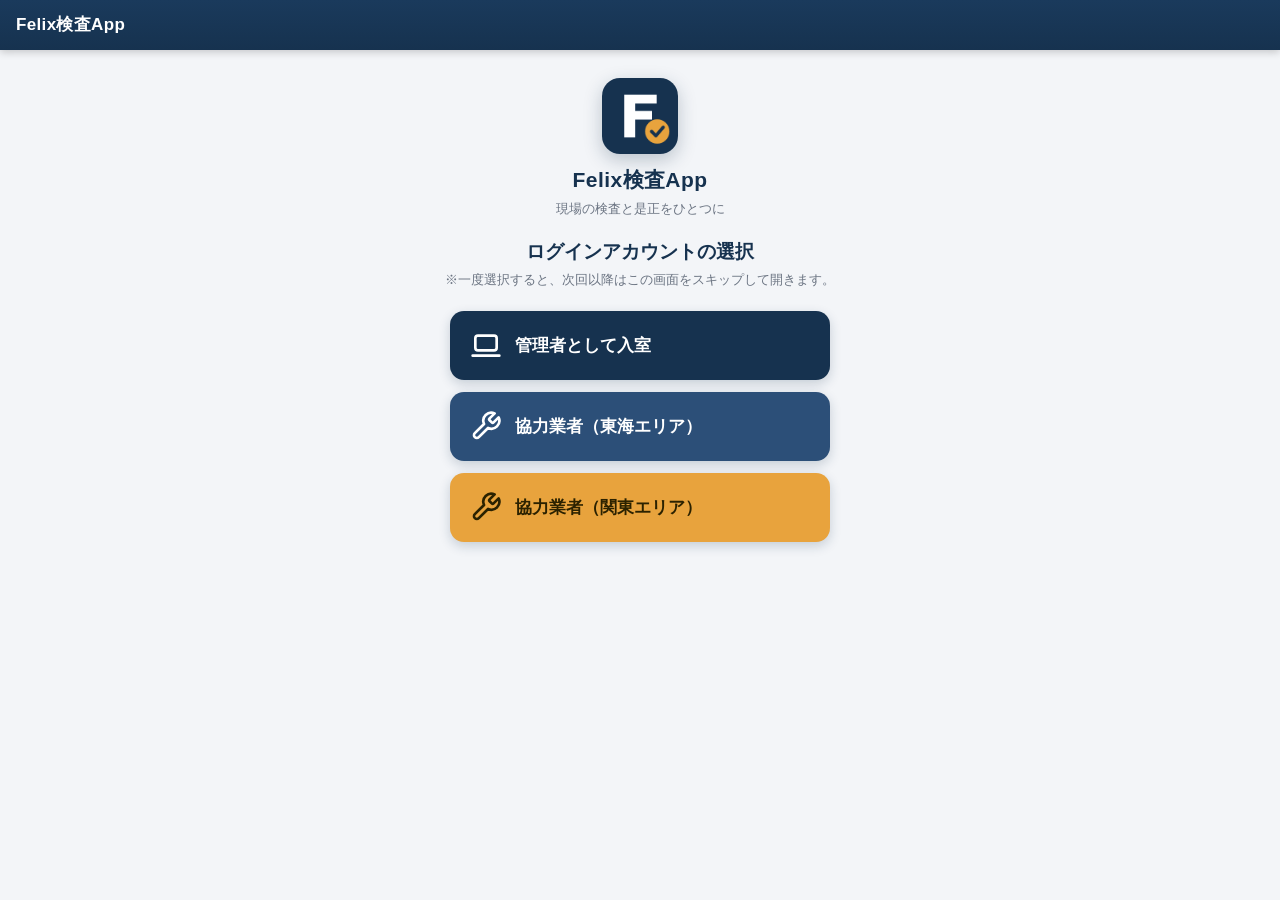
==== admin.html @ 02bab3bb "Add files via upload" ====
<!DOCTYPE html>
<html lang="ja">
<head>
<meta charset="UTF-8">
<meta name="viewport" content="width=device-width, initial-scale=1, viewport-fit=cover">
<title>是正ダッシュボード（管理者）</title>
<link rel="icon" href="icon.svg" type="image/svg+xml">
<link rel="apple-touch-icon" href="icon-180.png">
<link rel="manifest" href="manifest.webmanifest">
<meta name="theme-color" content="#16324F">
<meta name="apple-mobile-web-app-capable" content="yes">
<meta name="mobile-web-app-capable" content="yes">
<meta name="apple-mobile-web-app-title" content="Felix検査">
<meta name="apple-mobile-web-app-status-bar-style" content="black-translucent">
<style>
  :root{--navy:#16324F;--blue:#2C4F78;--amber:#E8A33D;--bg:#F3F5F8;--line:#D9DEE6;--red:#C0392B;--green:#2E9E64;--gray:#6B7482}
  *{box-sizing:border-box}
  body{margin:0;font-family:'Noto Sans JP','Hiragino Sans',Meiryo,sans-serif;background:var(--bg);color:#1d2733;-webkit-text-size-adjust:100%}
  header{background:var(--navy);color:#fff;padding:12px 16px;position:sticky;top:0;z-index:10}
  header h1{font-size:17px;margin:0}
  main{padding:14px 14px 80px;max-width:820px;margin:0 auto}
  .banner{background:#fff3cd;border:1px solid #ecd58a;color:#6b5400;padding:8px 12px;border-radius:8px;font-size:12px;margin-bottom:12px}
  .card{background:#fff;border:1px solid var(--line);border-radius:12px;margin-bottom:12px;overflow:hidden}
  .card>summary{padding:14px;font-weight:700;cursor:pointer;list-style:none;display:flex;gap:8px;align-items:center}
  .card>summary::-webkit-details-marker{display:none}
  .card>summary .nm{flex:1}
  .copy{border:1px solid var(--line);background:#fff;border-radius:8px;padding:6px 10px;font-size:13px}
  .type-btn{display:block;width:100%;text-align:left;background:#fff;border:1px solid var(--line);border-radius:10px;padding:12px;margin:0 0 4px;font-size:15px;font-weight:700;color:var(--navy)}
  .badge{font-size:13px;color:var(--red);margin:0 2px 6px}
  .inner{padding:0 14px 8px}
  .btn{border:none;border-radius:10px;padding:13px;font-size:15px;font-weight:700;width:100%}
  .btn-primary{background:var(--navy);color:#fff}
  .btn-amber{background:var(--amber);color:#2B2200}
  .btn-danger{background:#fff;border:1px solid var(--red);color:var(--red)}
  .btn-sub{background:#fff;border:1px solid var(--line);color:var(--navy)}
  .btn:disabled{opacity:.5}
  .info{background:#e8f1fb;border-radius:8px;padding:10px 12px;margin:10px 0;font-size:14px}
  .ok{background:#e6f6ec;color:#1c6b40}
  .warn{background:#fff3cd;color:#6b5400}
  .err{background:#fdecea;color:var(--red);border-radius:8px;padding:10px 12px;margin:8px 0;font-size:14px}
  .over{color:var(--red);font-weight:700}
  .rec{background:#fff;border:1px solid var(--line);border-radius:12px;padding:12px;margin-bottom:14px}
  .rec h3{font-size:15px;margin:0 0 8px;line-height:1.5}
  .st{font-size:11px;font-weight:700;padding:3px 10px;border-radius:12px;margin-left:6px;white-space:nowrap}
  .st.wait{background:#FDECEC;color:#D64545}.st.conf{background:#E9F0FB;color:#2E5FA3}
  .cols{display:grid;grid-template-columns:1fr 1fr;gap:10px}
  .cols h4{font-size:12px;margin:0 0 6px;color:var(--gray)}
  .cols img{width:100%;border-radius:8px;border:1px solid var(--line);display:block}
  .nophoto{height:90px;display:flex;align-items:center;justify-content:center;background:#eef0f4;border-radius:8px;color:var(--gray);font-size:13px}
  .reject{background:#fdecea;color:var(--red);padding:8px 10px;border-radius:8px;font-size:13px;margin-bottom:8px}
  .btns{display:flex;gap:10px}.btns label{flex:1}
  label.cam{display:flex;align-items:center;justify-content:center;gap:6px;border-radius:10px;padding:12px;font-weight:700;font-size:14px;cursor:pointer;color:#fff}
  label.cam input{display:none}
  label.cam.lib{background:#27AE60}label.cam.shot{background:#2980B9}
  .row{margin-top:10px}
  select,input[type=text],textarea{width:100%;padding:11px;border-radius:8px;border:1px solid var(--line);font-size:15px;margin:4px 0 10px;background:#fff;font-family:inherit}
  .area-h{margin:20px 0 10px;border-bottom:1px solid #000;font-weight:700;font-size:16px;padding-bottom:4px}
  .seg{display:flex;gap:6px;margin-bottom:10px;flex-wrap:wrap}
  .seg button{flex:1;padding:10px;border:1px solid var(--line);background:#fff;border-radius:8px;font-size:14px}
  .seg button.on{background:var(--navy);color:#fff;border-color:var(--navy)}
  details.sub{border:1px solid var(--line);border-radius:10px;padding:10px 12px;margin:10px 0;background:#fff}
  details.sub summary{cursor:pointer;font-weight:700;font-size:14px}
  #lb{display:none;position:fixed;inset:0;background:#0a0f19ee;z-index:100;align-items:center;justify-content:center;padding:16px}
  #lb img{max-width:96vw;max-height:94vh;border-radius:8px}
  #toast{position:fixed;left:50%;top:70px;transform:translateX(-50%);color:#fff;padding:14px 22px;border-radius:12px;font-size:17px;font-weight:700;display:none;z-index:200;box-shadow:0 6px 18px #0004;max-width:92vw;text-align:center}
  #toast.ok{background:#1f8a57}#toast.ng{background:#c0392b}
  .sp{display:inline-block;width:14px;height:14px;border:2px solid #fff7;border-top-color:#fff;border-radius:50%;animation:s .8s linear infinite;vertical-align:-2px;margin-right:6px}
  @keyframes s{to{transform:rotate(360deg)}}
</style>
<meta name="color-scheme" content="light dark">
<link rel="stylesheet" href="theme.css">
</head>
<body>
<header><h1 id="ttl">是正ダッシュボード（確認・実施）</h1></header>
<style>#nav{display:flex;gap:6px;overflow-x:auto;background:#0E2338;padding:8px 10px;position:sticky;top:46px;z-index:9}#nav a{flex:none;color:#cfd8e3;text-decoration:none;font-size:13px;padding:7px 12px;border-radius:16px;white-space:nowrap}#nav a.on{background:#E8A33D;color:#2B2200;font-weight:700}</style>
<nav id="nav"><a href="index.html?m=1"><i class="i i-home"></i><span class="lb" data-s="ホーム">ホーム</span></a><a href="properties.html"><i class="i i-building"></i><span class="lb" data-s="物件">物件登録</span></a><a href="inspect.html"><i class="i i-camera"></i><span class="lb" data-s="検査">検査実施</span></a><a href="verify.html"><i class="i i-check-square"></i><span class="lb" data-s="確認">検査内容確認</span></a><a href="admin.html" class="on"><i class="i i-wrench"></i><span class="lb" data-s="是正">是正ダッシュボード</span></a><a href="done.html"><i class="i i-file"></i><span class="lb" data-s="完了">完了分一覧</span></a><a href="safety.html"><i class="i i-shield"></i><span class="lb" data-s="安全">安全検証ツール</span></a></nav>
<main>
  <div id="view"></div>
</main>
<div id="lb"><img alt=""></div>
<div id="toast"></div>

<script>
try{ const _r=JSON.parse(localStorage.getItem("felix_role")||"null"); if(!_r||_r.role!=="admin"||!_r.ts||Date.now()-_r.ts>12*3600*1000) location.replace("index.html"); }catch(e){ location.replace("index.html"); }
const SB_URL = "https://vzuzeymvyftmfuaxrvtb.supabase.co";
const SB_KEY = "sb_publishable_2y-rvfayu8BYs0oo-UOzGA_EQTBYLxm";
const H = {apikey: SB_KEY, Authorization: "Bearer " + SB_KEY};
const SHANAI = ["社内検査(設計)", "社内検査(建設)", "社内検査(マーケ)", "社内検査(不動産)"];
const AREA_ORDER = ["玄関","トイレ","キッチン","バルコニー","LDK","洋室","洗面室","UB","廊下・階段・ENT","外部","フリー項目"];
const WORK_ORDER = ["A.リペア","B.清掃","C.クロス","D.造作","E.水道","F.電気","G.キッチン","H.サッシ","I.外壁","J.外構","K.コーキング","L.ガス","板金","Z.その他"];
const WORK_SHANAI = ["A.リペア","B.清掃","C.クロス","D.造作","E.水道","F.電気","G.キッチン","H.サッシ","I.外壁","J.外構","K.コーキング","L.ガス","板金","Z.その他"];
const WORK_STANDARD = ["基礎工事(鉄筋)","基礎工事(型枠)","フレーミング","FM","造作","内装","電気","設備","ガス","清掃","サッシ","外壁","外構","コーキング","リペア","その他"];
const WORK_MAP = {
  "配筋検査":["基礎工事(鉄筋)","水道","ガス","その他"],
  "躯体検査":["フレーミング","電気","水道","防水","その他"],
  "断熱検査":["断熱","造作","電気","設備","その他"],
  "中間検査":["造作","電気","水道","外壁","ガス","足場","その他"]
};
const WORK_KIKAN = ["基礎工事","フレーミング","防水","造作","内装","電気","設備","ガス","サッシ","外壁","足場","外構","その他"];
function workOpts(tn){
  if(tn.startsWith("【検査機関】")) return WORK_KIKAN;
  if(SHANAI.includes(tn)) return WORK_SHANAI;
  return WORK_MAP[tn] || WORK_STANDARD;
}

const $ = s => document.querySelector(s);
const view = $("#view");
const esc = s => String(s ?? "").replace(/[&<>"']/g, c => ({"&":"&amp;","<":"&lt;",">":"&gt;",'"':"&quot;","'":"&#39;"}[c]));
function lsGet(k){ try{ return localStorage.getItem(k); }catch(e){ return null; } }
function lsSet(k,v){ try{ localStorage.setItem(k,v); }catch(e){} }
function toast(m, ok=true){ const t=$("#toast"); t.textContent=""; t.insertAdjacentHTML("afterbegin",`<i class="i i-${ok?"check":"alert"}"></i> `); t.append(m); t.className=ok?"ok":"ng"; t.style.display="block"; clearTimeout(toast.h); toast.h=setTimeout(()=>t.style.display="none",ok?3000:5000); }
function todayISO(){ const d=new Date(); return d.getFullYear()+"-"+String(d.getMonth()+1).padStart(2,"0")+"-"+String(d.getDate()).padStart(2,"0"); }

// ==== 通信 ====
async function sget(table, params){
  const r = await fetch(`${SB_URL}/rest/v1/${table}?${params}`, {headers: H});
  if(!r.ok) throw new Error(`${table} 取得失敗 (${r.status})`);
  return r.json();
}
async function spatch(table, col, val, body){
  const r = await fetch(`${SB_URL}/rest/v1/${table}?${col}=eq.${encodeURIComponent(val)}`, {
    method:"PATCH", headers:{...H,"Content-Type":"application/json","Prefer":"return=minimal"}, body: JSON.stringify(body)});
  if(!r.ok) throw new Error(`更新失敗 (${r.status})`);
}
async function upload(blob, name){
  const r = await fetch(`${SB_URL}/storage/v1/object/photos/${name}`, {
    method:"POST", headers:{...H,"Content-Type":"image/jpeg","Cache-Control":"public, max-age=31536000, immutable"}, body: blob});
  if(!r.ok) throw new Error(`写真アップロード失敗 (${r.status})`);
  return `${SB_URL}/storage/v1/object/public/photos/${name}`;
}

// ==== 画像リサイズ（長辺800px・画質0.6／サムネは長辺400px・画質0.5） ====
async function toBitmap(file){
  if(window.createImageBitmap){
    try{ return await createImageBitmap(file, {imageOrientation:"from-image"}); }catch(e){}
  }
  return new Promise((res,rej)=>{ const i=new Image(); i.onload=()=>res(i); i.onerror=rej; i.src=URL.createObjectURL(file); });
}
function drawJpeg(bmp, maxSide, q){
  const w = bmp.width, h = bmp.height, k = Math.min(1, maxSide / Math.max(w,h));
  const c = document.createElement("canvas"); c.width = Math.round(w*k); c.height = Math.round(h*k);
  c.getContext("2d").drawImage(bmp, 0, 0, c.width, c.height);
  return new Promise(res => c.toBlob(res, "image/jpeg", q));
}
// 電子黒板の文字を折り返して描く（現行カメラと同じ：1文字ずつ幅を測って折り返し）
function wrapText(ctx, text, x, y, maxW, lh, maxLines){
  if(!text) return y;
  let line = "", n = 0; const chars = text.split("");
  for(let i = 0; i < chars.length; i++){
    const t = line + chars[i];
    if(ctx.measureText(t).width > maxW && i > 0){
      ctx.fillText(line, x, y); line = chars[i]; y += lh; n++;
      if(n >= maxLines) return y;
    } else line = t;
  }
  ctx.fillText(line, x, y); return y + lh;
}
// 写真を長辺800pxに縮小→右下に黒板を合成→JPEG化。サムネイルは合成後の写真から作る（現行と同じ）
async function makePhotoSet(file, board, mode){
  const bmp = await toBitmap(file);
  const MAX = 800, k = Math.min(1, MAX / Math.max(bmp.width, bmp.height));
  const w = Math.round(bmp.width * k), h = Math.round(bmp.height * k);
  const c = document.createElement("canvas"); c.width = w; c.height = h;
  const ctx = c.getContext("2d");
  ctx.drawImage(bmp, 0, 0, w, h);
  const bw = w * 0.40, bh = h * 0.32, sx = w - bw - 10, sy = h - bh - 10;
  ctx.fillStyle = (mode === "insp") ? "rgba(0, 50, 0, 0.85)" : "rgba(0, 40, 80, 0.9)"; ctx.fillRect(sx, sy, bw, bh);
  ctx.strokeStyle = "white"; ctx.lineWidth = 2; ctx.strokeRect(sx + 5, sy + 5, bw - 10, bh - 10);
  ctx.fillStyle = "white";
  const fs = Math.floor(w * 0.022);
  ctx.font = fs + "px 'Yu Gothic Medium','Hiragino Kaku Gothic ProN',sans-serif";
  const ls = fs * 1.4, tx = sx + 10, dw = bw - 20;
  let ty = sy + fs + 12;
  ty = wrapText(ctx, board.propName, tx, ty, dw, ls, 2);
  ty = wrapText(ctx, board.inspType + "  " + board.inspDate, tx, ty, dw, ls, 2);
  ty = wrapText(ctx, board.locationText, tx, ty, dw, ls, 2);
  ctx.fillStyle = "#ffdddd";
  wrapText(ctx, board.issueDetail, tx, ty, dw, ls, 3);
  const full = await new Promise(res => c.toBlob(res, "image/jpeg", 0.6));
  const thumb = await drawJpeg(c, 400, 0.5);
  return {full, thumb};
}
const IS_MOBILE = /Android|webOS|iPhone|iPad|iPod|BlackBerry|IEMobile|Opera Mini/i.test(navigator.userAgent) ||
                  (navigator.platform === "MacIntel" && navigator.maxTouchPoints > 1);
function todayStr(){ const d = new Date(); return d.getFullYear() + "/" + String(d.getMonth()+1).padStart(2,"0") + "/" + String(d.getDate()).padStart(2,"0"); }



// ==== 画面の位置をURLに保持 ====
function route(){ const q=new URLSearchParams(location.hash.replace(/^#/,"")); return {p:q.get("p"), t:q.get("t")}; }
function go(p,t){ const q=new URLSearchParams(); if(p&&t){q.set("p",p);q.set("t",t);} location.hash=q.toString(); }
window.addEventListener("hashchange", render);
$("#lb").onclick=()=>{$("#lb").style.display="none";};
document.addEventListener("click", e=>{ const im=e.target.closest&&e.target.closest("[data-full]"); if(im){ $("#lb img").src=im.dataset.full; $("#lb").style.display="flex"; }});

let pending = {};      // record_id -> 撮影済み写真
let areaSel = lsGet("felix_admin_area") || "すべて表示";
let q_search = "";

function showError(msg, retry){
  view.innerHTML=`<div class="err">${esc(msg)}</div><button class="btn btn-primary" id="retry">もう一度読み込む</button>`;
  $("#retry").onclick=retry;
}
async function render(){
  const {p,t}=route();
  view.innerHTML=`<div class="info">読み込み中…</div>`;
  try{ if(p&&t) await renderDetail(p,t); else await renderList(); }
  catch(e){ showError("通信に失敗しました。もう一度お試しください。（"+e.message+"）", render); }
}

async function loadAll(){
  const [recs, ins, props] = await Promise.all([
    sget("inspection_records","select=inspection_id,progress_status,area,floor_level,work_type,issue_detail&progress_status=in.(是正待ち,是正確認中)"),
    sget("inspections","select=*&is_deleted=eq.false"),
    sget("properties","select=*&is_deleted=eq.false")
  ]);
  props.sort((a,b)=>{
    const ka=(a.handover_date||"").trim()?[0,a.handover_date]:[1,"9999-12-31"];
    const kb=(b.handover_date||"").trim()?[0,b.handover_date]:[1,"9999-12-31"];
    return ka[0]-kb[0]||(ka[1]<kb[1]?-1:ka[1]>kb[1]?1:0);
  });
  return {recs, ins, props};
}

// ===== 一覧 =====
let LC=null;
async function renderList(fromCache){
  $("#ttl").textContent="是正ダッシュボード（確認・実施）";
  const data=(fromCache&&LC)?LC:await loadAll(); LC=data;
  const {recs, ins, props}=data;
  const areaOf={},hdate={}; props.forEach(x=>{areaOf[x.property_id]=x.area;hdate[x.property_id]=x.handover_date;});
  const insMap={}; ins.forEach(i=>insMap[i.inspection_id]=i);
  const tree={};
  recs.forEach(r=>{
    const i=insMap[r.inspection_id]; if(!i) return;
    if(areaSel!=="すべて表示" && areaOf[i.property_id]!==areaSel) return;
    const pn=i.property_name||"不明", tn=i.inspection_type||"不明";
    tree[pn] ??= {prop_id:i.property_id, types:{}, recs:[]};
    const c=tree[pn].types[tn] ??= {wait_fix:0, wait_conf:0};
    if(r.progress_status==="是正待ち") c.wait_fix++; else c.wait_conf++;
    tree[pn].recs.push({...r, _t:tn});
  });
  const order=props.map(x=>x.property_name).filter(n=>tree[n]);
  Object.keys(tree).forEach(n=>{ if(!order.includes(n)) order.push(n); });

  let html=`<div class="seg">${["すべて表示","東海エリア","関東エリア"].map(a=>`<button data-area="${a}" class="${a===areaSel?"on":""}">${a}</button>`).join("")}</div>
    <input type="text" id="q" name="felix-search" autocomplete="off" data-lpignore="true" data-1p-ignore placeholder="物件名で検索（一部入力でも可）" value="${esc(q_search)}">`;
  let any=false;
  order.forEach(pn=>{
    if(q_search && !pn.includes(q_search)) return;
    const node=tree[pn]; any=true;
    let hd=" (引渡し未設定)", over=false;
    const h=hdate[node.prop_id];
    if(h){
      const diff=Math.round((new Date(h+"T00:00:00")-new Date(todayISO()+"T00:00:00"))/86400000);
      if(isNaN(diff)) hd=` (引渡し: ${esc(h)})`;
      else if(diff>0) hd=` (引渡し: ${esc(h)} <i class="i i-alert"></i>あと${diff}日)`;
      else if(diff===0) hd=` (引渡し: ${esc(h)} <i class="i i-alert"></i>本日引渡し！)`;
      else { hd=` <i class="i i-alert-circle"></i>超過${-diff}日<i class="i i-alert-circle"></i>`; over=true; }
    }
    html+=`<details class="card"><summary><span class="nm">${esc(pn)}${hd}</span><button class="copy" data-copy="${esc(pn)}"><i class="i i-mail"></i></button></summary><div class="inner">`;
    if(over) html+=`<div class="over" style="margin-bottom:12px"><i class="i i-alert-circle"></i> 引渡し日（${esc(h)}）を超過しています！至急対応してください。</div>`;
    Object.keys(node.types).sort().forEach(tn=>{
      const c=node.types[tn];
      const list=ins.filter(i=>i.property_name===pn && i.inspection_type===tn);
      const sorted=[...list].sort((a,b)=>((a.delay_reason||"").trim()?0:1)-((b.delay_reason||"").trim()?0:1) || String(a.inspection_id).localeCompare(String(b.inspection_id)));
      const cur=sorted[0]?.delay_reason||"";
      const idsAttr=list.map(i=>i.inspection_id).join(",");
      html+=`<button class="type-btn" data-p="${esc(pn)}" data-t="${esc(tn)}">${esc(tn)}</button>
        <div class="badge">是正写真待ち：${c.wait_fix}件 ／ 管理者確認待ち：${c.wait_conf}件</div>
        <input type="text" class="delay" data-ids="${esc(idsAttr)}" value="${esc(cur)}" placeholder="遅延理由を入力して入力欄の外をタップ">`;
    });
    html+=`</div></details>`;
  });
  if(!any) html+=`<div class="info">現在、該当する対応必要項目はありません。</div>`;
  view.innerHTML=html;

  view.querySelectorAll("[data-area]").forEach(b=>b.onclick=()=>{areaSel=b.dataset.area; lsSet("felix_admin_area",areaSel); renderList(true);});
  const onq=e=>{ if(e.isComposing) return; const old=e.target; q_search=old.value; renderList(true).then(()=>{ const nq=$("#q"); if(nq&&nq!==old){ nq.replaceWith(old); old.oninput=onq; old.oncompositionend=onq; } old.focus(); old.setSelectionRange(old.value.length,old.value.length); }); };
  $("#q").oninput=onq; $("#q").oncompositionend=onq;   // 日本語の変換中は再描画しない（変換が壊れるため）
  view.querySelectorAll(".type-btn").forEach(b=>b.onclick=()=>go(b.dataset.p,b.dataset.t));
  view.querySelectorAll(".delay").forEach(inp=>inp.onchange=async()=>{
    try{ for(const id of inp.dataset.ids.split(",").filter(Boolean)) await spatch("inspections","inspection_id",id,{delay_reason:inp.value}); toast("遅延理由を保存しました"); }
    catch(e){ toast("遅延理由の保存に失敗しました",false); }
  });
  view.querySelectorAll("[data-copy]").forEach(b=>b.onclick=ev=>{
    ev.preventDefault(); ev.stopPropagation();
    const pn=b.dataset.copy, node=tree[pn];
    const lines=[`【物件名】 ${pn}`,`【未完了の是正総数】 ${node.recs.length}件`,""];
    const byType={}; node.recs.forEach(r=>{ ((byType[r._t] ??= {})[r.area||"その他"] ??= []).push(r); });
    Object.entries(byType).forEach(([tn,ad])=>{
      lines.push(`《 ${tn} 》`);
      Object.entries(ad).forEach(([an,rs])=>{
        lines.push(`■ 部位: ${an}`);
        rs.forEach(r=>{
          const head=(tn.startsWith("【検査機関】")||r.floor_level==="一式")?"":`【${r.floor_level||""} ${r.work_type||""}】`.trim();
          lines.push(`${head} ${r.issue_detail||""} ${r.progress_status==="是正待ち"?"写真待ち":"確認待ち"}`.trim());
        });
      });
      lines.push("");
    });
    const txt=lines.join("\n");
    (navigator.clipboard?navigator.clipboard.writeText(txt):Promise.reject()).then(()=>toast("コピーしました")).catch(()=>{prompt("コピーしてください",txt);});
  });
}

// ===== 詳細 =====
function sortRecs(rs){
  const k=r=>[AREA_ORDER.indexOf(r.area)<0?999:AREA_ORDER.indexOf(r.area), WORK_ORDER.indexOf(r.work_type)<0?999:WORK_ORDER.indexOf(r.work_type)];
  return [...rs].sort((a,b)=>{const x=k(a),y=k(b);return x[0]-y[0]||x[1]-y[1];});
}
async function renderDetail(pn,tn){
  $("#ttl").textContent=pn;
  const {ins, props}=await loadAll();
  const ids=ins.filter(i=>i.property_name===pn&&i.inspection_type===tn).map(i=>i.inspection_id);
  if(!ids.length){ go(); return; }
  let recs=await sget("inspection_records",`inspection_id=in.(${ids.join(",")})&progress_status=in.(是正待ち,是正確認中)`);
  let html=`<button class="btn btn-sub" id="back">⬅ 戻る</button>`;
  if(recs.length && SHANAI.includes(tn)){
    const fl=[...new Set(recs.map(r=>r.floor_level).filter(Boolean))].sort();
    html+=`<div style="margin-top:10px">部屋（階層）で絞り込み</div><select id="ffloor"><option>すべて表示</option>${fl.map(f=>`<option>${esc(f)}</option>`).join("")}</select>`;
  }
  if(recs.length){
    const ws=[...new Set(recs.map(r=>r.work_type||"その他"))].sort();
    html+=`<div><i class="i i-wrench"></i> 担当工種で絞り込む</div><select id="fwork"><option>すべて表示</option>${ws.map(f=>`<option>${esc(f)}</option>`).join("")}</select>`;
  }
  const others=props.filter(x=>x.property_name!==pn);
  html+=`<details class="sub"><summary><i class="i i-refresh"></i> この検査の物件を変更する（間違えて登録した場合）</summary>
    <div class="info warn">※この検査に含まれるすべての写真と指摘データを、別の物件に移動させます。</div>
    ${others.length?`<select id="mvsel">${others.map(x=>`<option value="${esc(x.property_id)}">[${esc(x.area)}] ${esc(x.property_name)}</option>`).join("")}</select>
      <button class="btn btn-amber" id="mvbtn">この物件にデータを移動する</button>`:`<div class="info">他に移動できる物件がありません。</div>`}
  </details><div id="recs"></div><div id="bulk"></div>`;
  view.innerHTML=html;
  $("#back").onclick=()=>go();
  $("#mvbtn")?.addEventListener("click", async()=>{
    const np=others.find(x=>String(x.property_id)===$("#mvsel").value);
    if(!np||!confirm(`「${np.property_name}」へこの検査のデータをすべて移動します。よろしいですか？`)) return;
    try{
      for(const id of ids){
        await spatch("inspections","inspection_id",id,{property_id:np.property_id,property_name:np.property_name});
        await spatch("inspection_records","inspection_id",id,{property_id:np.property_id});
      }
      toast("移動が完了しました"); go();
    }catch(e){ toast("移動に失敗しました。時間をおいて再試行してください",false); }
  });

  const draw=()=>{
    const ff=$("#ffloor")?.value, fw=$("#fwork")?.value;
    let list=recs;
    if(ff&&ff!=="すべて表示") list=list.filter(r=>r.floor_level===ff);
    if(fw&&fw!=="すべて表示") list=list.filter(r=>(r.work_type||"その他")===fw);
    list=sortRecs(list);
    const groups={}; list.forEach(r=>(groups[r.area||"その他"] ??= []).push(r));
    let h="";
    Object.entries(groups).forEach(([an,rs])=>{ h+=`<div class="area-h">■ 部位: ${esc(an)}</div>`; rs.forEach(r=>h+=recHtml(r,tn)); });
    if(!list.length) h=`<div class="info">現在、該当する対応必要項目はありません。</div>`;
    $("#recs").innerHTML=h;
    const conf=list.filter(r=>r.progress_status==="是正確認中");
    $("#bulk").innerHTML=conf.length?`<div style="margin-top:24px"><button class="btn btn-primary" id="bulkbtn">写真提出済みの全項目を一括で承認する</button></div>`:"";
    $("#bulkbtn")?.addEventListener("click",()=>{
      $("#bulk").innerHTML=`<div class="err">最終確認： 写真提出済みの ${conf.length} 件を一括で「完了」にします。本当によろしいですか？</div>
        <div class="btns"><button class="btn btn-primary" id="by">はい、承認を確定します</button><button class="btn btn-sub" id="bn">キャンセル</button></div>`;
      $("#bn").onclick=draw;
      $("#by").onclick=async()=>{
        $("#by").disabled=true; $("#by").innerHTML=`<span class="sp"></span>処理中…`;
        let ng=0; for(const r of conf){ try{ await spatch("inspection_records","record_id",r.record_id,{progress_status:"完了",approved_date:todayISO()}); r.progress_status="完了"; }catch(e){ ng++; } }
        if(ng) toast(`一括承認：${ng}件が失敗しました。再度お試しください`,false); else toast(`${conf.length}件をすべて承認しました`);
        render();
      };
    });
    bindRecs(list, pn, tn, recs, draw);
  };
  $("#ffloor")?.addEventListener("change",draw);
  $("#fwork")?.addEventListener("change",draw);
  draw();
}

function camHtml(id, label){
  return `<div class="btns"><label class="cam lib"><i class="i i-image"></i> ライブラリ<input type="file" accept="image/*" data-cam="${esc(id)}"></label>
    ${IS_MOBILE?`<label class="cam shot"><i class="i i-camera"></i> ${label}<input type="file" accept="image/*" capture="environment" data-cam="${esc(id)}"></label>`:""}</div>`;
}
function recHtml(r,tn){
  const floor=r.floor_level||"", w=r.work_type||"", detail=r.issue_detail||"", id=r.record_id;
  const head=(tn.startsWith("【検査機関】")||floor==="一式")?"":`【${floor} ${w}】`.trim();
  const title=head?`${head} ${detail}`:`【指摘内容】 ${detail}`;
  const wait=r.progress_status==="是正待ち";
  const before=r.issue_photo_url?`<img loading="lazy" decoding="async" src="${esc(r.issue_photo_thumb_url||r.issue_photo_url)}" data-full="${esc(r.issue_photo_url)}" alt="">`:`<div class="nophoto">写真なし</div>`;
  const pv=pending[id];
  const afterPrev=pv?`<img src="${pv.url}" alt="プレビュー">`:`<div class="nophoto">未撮影</div>`;
  let right;
  if(wait){
    right=`<h4>【是正写真を撮影（After）】</h4><div class="after">${afterPrev}</div>`;
  }else{
    right=`<h4>【是正写真（After）】</h4>${r.fix_photo_url?`<img loading="lazy" decoding="async" src="${esc(r.fix_photo_thumb_url||r.fix_photo_url)}" data-full="${esc(r.fix_photo_url)}" alt="">`:`<div class="nophoto">写真なし</div>`}`;
  }
  let actions;
  if(wait){
    actions=`<div class="row">${camHtml(id,pv?"撮り直す":"カメラ起動")}</div>
      <div class="row"><button class="btn btn-amber" data-done="${esc(id)}">写真を保存して完了にする</button></div>`;
  }else{
    actions=`<div class="row btns"><button class="btn btn-primary" data-ok="${esc(id)}">承認（完了へ）</button></div>
      <div class="row"><input type="text" data-reason="${esc(id)}" placeholder="否認理由があれば入力" style="margin-bottom:6px">
      <button class="btn btn-danger" data-ng="${esc(id)}">否認（差し戻し）</button></div>`;
  }
  const wopts=workOpts(tn);
  const edit=`<details class="sub"><summary>是正内容編集</summary>
    指摘内容を変更<textarea rows="3" data-ed="${esc(id)}">${esc(detail)}</textarea>
    工種を変更<select data-ew="${esc(id)}">${[...new Set([...(w&&!wopts.includes(w)?[w]:[]),...wopts])].map(o=>`<option ${o===w?"selected":""}>${esc(o)}</option>`).join("")}</select>
    指摘箇所の写真を差し替える（任意）<div class="edit-after">${camHtmlEdit(id)}</div><div class="edit-prev"></div>
    <div class="row"><button class="btn btn-primary" data-es="${esc(id)}">更新を保存</button></div>
    <div class="info warn" style="margin-top:10px">※指摘の削除は、これまでの画面（旧アプリ）で行ってください。</div>
  </details>`;
  return `<div class="rec" data-id="${esc(id)}">
    <h3>${esc(title)}<span class="st ${wait?"wait":"conf"}">${wait?"写真待ち":"確認待ち"}</span></h3>
    ${r.reject_reason?`<div class="reject">否認理由: ${esc(r.reject_reason)}</div>`:""}
    ${edit}
    <div class="cols"><div><h4>【指摘箇所（Before）】</h4>${before}</div><div>${right}</div></div>
    ${actions}<div class="msg"></div></div>`;
}
function camHtmlEdit(id){
  return `<div class="btns"><label class="cam lib"><i class="i i-image"></i> ライブラリ<input type="file" accept="image/*" data-editcam="${esc(id)}"></label>
    ${IS_MOBILE?`<label class="cam shot"><i class="i i-camera"></i> カメラ起動<input type="file" accept="image/*" capture="environment" data-editcam="${esc(id)}"></label>`:""}</div>`;
}

let editPending={};
function bindRecs(list,pn,tn,allRecs,redraw){
  const find=id=>allRecs.find(x=>String(x.record_id)===id)||{};
  const boardFor=(rec,mode,detailOverride)=>{
    const d=detailOverride ?? (rec.issue_detail||"");
    return {propName:pn, inspType:tn, inspDate:todayStr(),
      locationText: mode==="insp" ? `${rec.floor_level||""} ${rec.area||""}`.trim() : `${rec.floor_level||""} ${rec.area||""} ${rec.work_type||""}`.trim(),
      issueDetail: d.length>80?d.slice(0,80)+"...":d};
  };
  // 是正写真の撮影
  document.querySelectorAll("[data-cam]").forEach(inp=>inp.onchange=async e=>{
    const id=inp.dataset.cam,f=e.target.files[0]; if(!f) return;
    const box=inp.closest(".rec"), msg=box.querySelector(".msg");
    msg.innerHTML=`<div class="info">写真を処理中…</div>`;
    try{
      const set=await makePhotoSet(f, boardFor(find(id),"fix"), "fix");
      if(pending[id]) URL.revokeObjectURL(pending[id].url);
      pending[id]={...set,url:URL.createObjectURL(set.full)};
      box.querySelector(".after").innerHTML=`<img src="${pending[id].url}" alt="プレビュー">`; msg.innerHTML="";
    }catch(err){ msg.innerHTML=`<div class="err">写真を読み込めませんでした。もう一度お試しください。</div>`; }
  });
  // 管理者が直接完了にする
  document.querySelectorAll("[data-done]").forEach(btn=>btn.onclick=async()=>{
    const id=btn.dataset.done, box=btn.closest(".rec"), msg=box.querySelector(".msg"), pv=pending[id];
    if(!pv){ msg.innerHTML=`<div class="err">写真をセットしてください</div>`; return; }
    btn.disabled=true; btn.innerHTML=`<span class="sp"></span>送信中…`;
    try{
      const base=(crypto.randomUUID?crypto.randomUUID():Date.now()+"-"+Math.random().toString(16).slice(2));
      const fu=await upload(pv.full,`${base}.jpg`); let tu=fu; try{ tu=await upload(pv.thumb,`${base}_thumb.jpg`); }catch(e){}
      await spatch("inspection_records","record_id",id,{progress_status:"完了",fix_photo_url:fu,fix_photo_thumb_url:tu,approved_date:todayISO()});
      URL.revokeObjectURL(pv.url); delete pending[id]; toast("写真を保存して完了にしました"); render();
    }catch(err){ btn.disabled=false; btn.textContent="写真を保存して完了にする"; toast("送信に失敗しました。もう一度押してください",false); msg.innerHTML=`<div class="err">送信に失敗しました。写真は残っています。もう一度押してください。（${esc(err.message)}）</div>`; }
  });
  // 承認
  document.querySelectorAll("[data-ok]").forEach(btn=>btn.onclick=async()=>{
    btn.disabled=true; btn.innerHTML=`<span class="sp"></span>処理中…`;
    try{ await spatch("inspection_records","record_id",btn.dataset.ok,{progress_status:"完了",approved_date:todayISO()}); toast("承認しました"); render(); }
    catch(e){ btn.disabled=false; btn.textContent="承認（完了へ）"; toast("承認に失敗しました。もう一度押してください",false); btn.closest(".rec").querySelector(".msg").innerHTML=`<div class="err">承認に失敗しました。もう一度押してください。</div>`; }
  });
  // 否認
  document.querySelectorAll("[data-ng]").forEach(btn=>btn.onclick=async()=>{
    const id=btn.dataset.ng, reason=btn.closest(".rec").querySelector(`[data-reason="${id}"]`).value;
    btn.disabled=true; btn.innerHTML=`<span class="sp" style="border-color:#c0392b55;border-top-color:#c0392b"></span>処理中…`;
    try{ await spatch("inspection_records","record_id",id,{progress_status:"是正待ち",reject_reason:reason}); toast("否認しました（差し戻し）"); render(); }
    catch(e){ btn.disabled=false; btn.textContent="否認（差し戻し）"; toast("否認に失敗しました。もう一度押してください",false); btn.closest(".rec").querySelector(".msg").innerHTML=`<div class="err">否認に失敗しました。もう一度押してください。</div>`; }
  });
  // 是正内容編集：指摘写真の差し替え
  document.querySelectorAll("[data-editcam]").forEach(inp=>inp.onchange=async e=>{
    const id=inp.dataset.editcam,f=e.target.files[0]; if(!f) return;
    const box=inp.closest(".rec"), prev=box.querySelector(".edit-prev");
    prev.innerHTML=`<div class="info">写真を処理中…</div>`;
    try{
      const newDetail=box.querySelector(`[data-ed="${id}"]`).value;
      const set=await makePhotoSet(f, boardFor(find(id),"insp",newDetail), "insp");
      if(editPending[id]) URL.revokeObjectURL(editPending[id].url);
      editPending[id]={...set,url:URL.createObjectURL(set.full)};
      prev.innerHTML=`<img src="${editPending[id].url}" style="width:50%;border-radius:8px" alt="プレビュー">`;
    }catch(err){ prev.innerHTML=`<div class="err">写真を読み込めませんでした。</div>`; }
  });
  document.querySelectorAll("[data-es]").forEach(btn=>btn.onclick=async()=>{
    const id=btn.dataset.es, box=btn.closest(".rec"), msg=box.querySelector(".msg");
    btn.disabled=true; btn.innerHTML=`<span class="sp"></span>保存中…`;
    try{
      const body={issue_detail:box.querySelector(`[data-ed="${id}"]`).value, work_type:box.querySelector(`[data-ew="${id}"]`).value};
      const ep=editPending[id];
      if(ep){
        const base=(crypto.randomUUID?crypto.randomUUID():Date.now()+"-"+Math.random().toString(16).slice(2));
        body.issue_photo_url=await upload(ep.full,`${base}.jpg`);
        body.issue_photo_thumb_url=body.issue_photo_url; try{ body.issue_photo_thumb_url=await upload(ep.thumb,`${base}_thumb.jpg`); }catch(e){}
      }
      await spatch("inspection_records","record_id",id,body);
      if(ep){ URL.revokeObjectURL(ep.url); delete editPending[id]; }
      toast("更新しました"); render();
    }catch(err){ btn.disabled=false; btn.textContent="更新を保存"; toast("更新に失敗しました。もう一度押してください",false); msg.innerHTML=`<div class="err">保存に失敗しました。もう一度押してください。（${esc(err.message)}）</div>`; }
  });
}

render();
</script>
</body>
</html>
---- theme.css ----
/* Felix検査App 共通テーマ（全画面の最後に読み込む）
   ・見た目の磨き込み（余白・影・押しやすさ）
   ・ダークモード（端末の設定に自動で合わせる。印刷は常に明るい配色）
   ・協力業者の画面は html.big で全体を大きく表示 */
:root{--surface:#fff;--text:#1d2733;--soft:#eef0f4;--shadow:0 1px 2px #16324f14,0 4px 14px #16324f0f;--ring:#E8A33D}
html{-webkit-tap-highlight-color:transparent}
body{color:var(--text);line-height:1.55;font-size:15px}
header{background:linear-gradient(180deg,#1a3a5c,#16324F);box-shadow:0 2px 8px #0003;padding-top:max(12px,env(safe-area-inset-top))}
header h1{letter-spacing:.02em}
main{padding-bottom:calc(90px + env(safe-area-inset-bottom))}
.card,.rec,.trow,.report-head,.report-item{background:var(--surface);box-shadow:var(--shadow);border-color:transparent}
.card,.rec,.trow{border-radius:14px}
.btn{min-height:48px;border-radius:12px;transition:transform .08s,opacity .15s}
.btn:active,.menu:active,.role:active{transform:scale(.98)}
.btn-primary{background:linear-gradient(180deg,#1d4168,#16324F);box-shadow:0 2px 6px #16324f40}
.btn-amber{box-shadow:0 2px 6px #e8a33d55}
.btn-sub,.btn-danger,.copy{background:var(--surface)}
select,input[type=text],input[type=date],input[type=password],textarea{min-height:46px;background:var(--surface);color:var(--text);border-color:var(--line)}
input:focus,select:focus,textarea:focus{outline:2px solid var(--ring);outline-offset:1px;border-color:var(--ring)}
::placeholder{color:#8a93a1}
.chips span{min-height:40px;display:flex;align-items:center;background:var(--surface);border-radius:20px}
.seg button{min-height:44px;background:var(--surface);color:var(--text)}
.seg button.on{color:#fff}
.type-btn,.prow .pname,details.sub{background:var(--surface)}
.menu{background:var(--surface);box-shadow:var(--shadow);border-color:transparent}
.info{border-radius:10px}
#toast{box-shadow:0 8px 24px #0005}
.nophoto{background:var(--soft)}

/* ---- 線アイコン（すべて線で統一。色は文字色に合わせて変わる） ---- */
.i{display:inline-block;width:1.25em;height:1.25em;vertical-align:-.25em;background:currentColor;-webkit-mask:var(--ic) center/contain no-repeat;mask:var(--ic) center/contain no-repeat}
.i-camera{--ic:url("data:image/svg+xml,%3Csvg%20xmlns=%22http://www.w3.org/2000/svg%22%20viewBox=%220%200%2024%2024%22%20fill=%22none%22%20stroke=%22%23000%22%20stroke-width=%222%22%20stroke-linecap=%22round%22%20stroke-linejoin=%22round%22%3E%3Cpath%20d=%22M3%208a2%202%200%200%201%202-2h2l1.5-2h7L17%206h2a2%202%200%200%201%202%202v10a2%202%200%200%201-2%202H5a2%202%200%200%201-2-2z%22/%3E%3Ccircle%20cx=%2212%22%20cy=%2213%22%20r=%223.5%22/%3E%3C/svg%3E")}
.i-image{--ic:url("data:image/svg+xml,%3Csvg%20xmlns=%22http://www.w3.org/2000/svg%22%20viewBox=%220%200%2024%2024%22%20fill=%22none%22%20stroke=%22%23000%22%20stroke-width=%222%22%20stroke-linecap=%22round%22%20stroke-linejoin=%22round%22%3E%3Crect%20x=%223%22%20y=%224%22%20width=%2218%22%20height=%2216%22%20rx=%222%22/%3E%3Ccircle%20cx=%229%22%20cy=%2210%22%20r=%221.6%22/%3E%3Cpath%20d=%22M21%2016l-5-5-8%209%22/%3E%3C/svg%3E")}
.i-home{--ic:url("data:image/svg+xml,%3Csvg%20xmlns=%22http://www.w3.org/2000/svg%22%20viewBox=%220%200%2024%2024%22%20fill=%22none%22%20stroke=%22%23000%22%20stroke-width=%222%22%20stroke-linecap=%22round%22%20stroke-linejoin=%22round%22%3E%3Cpath%20d=%22M3%2011l9-8%209%208%22/%3E%3Cpath%20d=%22M5%2010v10h14V10%22/%3E%3Cpath%20d=%22M10%2020v-6h4v6%22/%3E%3C/svg%3E")}
.i-check-square{--ic:url("data:image/svg+xml,%3Csvg%20xmlns=%22http://www.w3.org/2000/svg%22%20viewBox=%220%200%2024%2024%22%20fill=%22none%22%20stroke=%22%23000%22%20stroke-width=%222%22%20stroke-linecap=%22round%22%20stroke-linejoin=%22round%22%3E%3Crect%20x=%223%22%20y=%223%22%20width=%2218%22%20height=%2218%22%20rx=%223%22/%3E%3Cpath%20d=%22M8%2012l3%203%205-6%22/%3E%3C/svg%3E")}
.i-wrench{--ic:url("data:image/svg+xml,%3Csvg%20xmlns=%22http://www.w3.org/2000/svg%22%20viewBox=%220%200%2024%2024%22%20fill=%22none%22%20stroke=%22%23000%22%20stroke-width=%222%22%20stroke-linecap=%22round%22%20stroke-linejoin=%22round%22%3E%3Cpath%20d=%22M14.7%206.3a1%201%200%200%200%200%201.4l1.6%201.6a1%201%200%200%200%201.4%200l3.77-3.77a6%206%200%200%201-7.94%207.94l-6.91%206.91a2.12%202.12%200%200%201-3-3l6.91-6.91a6%206%200%200%201%207.94-7.94l-3.76%203.76z%22/%3E%3C/svg%3E")}
.i-file{--ic:url("data:image/svg+xml,%3Csvg%20xmlns=%22http://www.w3.org/2000/svg%22%20viewBox=%220%200%2024%2024%22%20fill=%22none%22%20stroke=%22%23000%22%20stroke-width=%222%22%20stroke-linecap=%22round%22%20stroke-linejoin=%22round%22%3E%3Cpath%20d=%22M14%203H7a2%202%200%200%200-2%202v14a2%202%200%200%200%202%202h10a2%202%200%200%200%202-2V8z%22/%3E%3Cpath%20d=%22M14%203v5h5%22/%3E%3Cpath%20d=%22M9%2013h6M9%2017h6%22/%3E%3C/svg%3E")}
.i-shield{--ic:url("data:image/svg+xml,%3Csvg%20xmlns=%22http://www.w3.org/2000/svg%22%20viewBox=%220%200%2024%2024%22%20fill=%22none%22%20stroke=%22%23000%22%20stroke-width=%222%22%20stroke-linecap=%22round%22%20stroke-linejoin=%22round%22%3E%3Cpath%20d=%22M12%203l8%203v6c0%205-3.5%208-8%209-4.5-1-8-4-8-9V6z%22/%3E%3Cpath%20d=%22M9%2012l2%202%204-4%22/%3E%3C/svg%3E")}
.i-laptop{--ic:url("data:image/svg+xml,%3Csvg%20xmlns=%22http://www.w3.org/2000/svg%22%20viewBox=%220%200%2024%2024%22%20fill=%22none%22%20stroke=%22%23000%22%20stroke-width=%222%22%20stroke-linecap=%22round%22%20stroke-linejoin=%22round%22%3E%3Crect%20x=%224%22%20y=%225%22%20width=%2216%22%20height=%2211%22%20rx=%222%22/%3E%3Cpath%20d=%22M2%2020h20%22/%3E%3C/svg%3E")}
.i-mail{--ic:url("data:image/svg+xml,%3Csvg%20xmlns=%22http://www.w3.org/2000/svg%22%20viewBox=%220%200%2024%2024%22%20fill=%22none%22%20stroke=%22%23000%22%20stroke-width=%222%22%20stroke-linecap=%22round%22%20stroke-linejoin=%22round%22%3E%3Crect%20x=%223%22%20y=%225%22%20width=%2218%22%20height=%2214%22%20rx=%222%22/%3E%3Cpath%20d=%22M3%207l9%206%209-6%22/%3E%3C/svg%3E")}
.i-refresh{--ic:url("data:image/svg+xml,%3Csvg%20xmlns=%22http://www.w3.org/2000/svg%22%20viewBox=%220%200%2024%2024%22%20fill=%22none%22%20stroke=%22%23000%22%20stroke-width=%222%22%20stroke-linecap=%22round%22%20stroke-linejoin=%22round%22%3E%3Cpath%20d=%22M20%2011a8%208%200%200%200-14-4L4%209%22/%3E%3Cpath%20d=%22M4%204v5h5%22/%3E%3Cpath%20d=%22M4%2013a8%208%200%200%200%2014%204l2-2%22/%3E%3Cpath%20d=%22M20%2020v-5h-5%22/%3E%3C/svg%3E")}
.i-alert{--ic:url("data:image/svg+xml,%3Csvg%20xmlns=%22http://www.w3.org/2000/svg%22%20viewBox=%220%200%2024%2024%22%20fill=%22none%22%20stroke=%22%23000%22%20stroke-width=%222%22%20stroke-linecap=%22round%22%20stroke-linejoin=%22round%22%3E%3Cpath%20d=%22M12%203L2%2020h20z%22/%3E%3Cpath%20d=%22M12%2010v5%22/%3E%3Cpath%20d=%22M12%2018v.5%22/%3E%3C/svg%3E")}
.i-alert-circle{--ic:url("data:image/svg+xml,%3Csvg%20xmlns=%22http://www.w3.org/2000/svg%22%20viewBox=%220%200%2024%2024%22%20fill=%22none%22%20stroke=%22%23000%22%20stroke-width=%222%22%20stroke-linecap=%22round%22%20stroke-linejoin=%22round%22%3E%3Ccircle%20cx=%2212%22%20cy=%2212%22%20r=%229%22/%3E%3Cpath%20d=%22M12%207v6%22/%3E%3Cpath%20d=%22M12%2016.5v.5%22/%3E%3C/svg%3E")}
.i-printer{--ic:url("data:image/svg+xml,%3Csvg%20xmlns=%22http://www.w3.org/2000/svg%22%20viewBox=%220%200%2024%2024%22%20fill=%22none%22%20stroke=%22%23000%22%20stroke-width=%222%22%20stroke-linecap=%22round%22%20stroke-linejoin=%22round%22%3E%3Cpath%20d=%22M7%209V3h10v6%22/%3E%3Crect%20x=%224%22%20y=%229%22%20width=%2216%22%20height=%228%22%20rx=%222%22/%3E%3Cpath%20d=%22M7%2014h10v7H7z%22/%3E%3C/svg%3E")}
.i-trash{--ic:url("data:image/svg+xml,%3Csvg%20xmlns=%22http://www.w3.org/2000/svg%22%20viewBox=%220%200%2024%2024%22%20fill=%22none%22%20stroke=%22%23000%22%20stroke-width=%222%22%20stroke-linecap=%22round%22%20stroke-linejoin=%22round%22%3E%3Cpath%20d=%22M4%207h16%22/%3E%3Cpath%20d=%22M9%207V4h6v3%22/%3E%3Cpath%20d=%22M6%207l1%2013h10l1-13%22/%3E%3Cpath%20d=%22M10%2011v6M14%2011v6%22/%3E%3C/svg%3E")}
.i-undo{--ic:url("data:image/svg+xml,%3Csvg%20xmlns=%22http://www.w3.org/2000/svg%22%20viewBox=%220%200%2024%2024%22%20fill=%22none%22%20stroke=%22%23000%22%20stroke-width=%222%22%20stroke-linecap=%22round%22%20stroke-linejoin=%22round%22%3E%3Cpath%20d=%22M9%2014L4%209l5-5%22/%3E%3Cpath%20d=%22M4%209h10a6%206%200%200%201%200%2012h-3%22/%3E%3C/svg%3E")}
.i-box{--ic:url("data:image/svg+xml,%3Csvg%20xmlns=%22http://www.w3.org/2000/svg%22%20viewBox=%220%200%2024%2024%22%20fill=%22none%22%20stroke=%22%23000%22%20stroke-width=%222%22%20stroke-linecap=%22round%22%20stroke-linejoin=%22round%22%3E%3Cpath%20d=%22M3%208l9-5%209%205v9l-9%205-9-5z%22/%3E%3Cpath%20d=%22M3%208l9%205%209-5M12%2013v9%22/%3E%3C/svg%3E")}
.i-search{--ic:url("data:image/svg+xml,%3Csvg%20xmlns=%22http://www.w3.org/2000/svg%22%20viewBox=%220%200%2024%2024%22%20fill=%22none%22%20stroke=%22%23000%22%20stroke-width=%222%22%20stroke-linecap=%22round%22%20stroke-linejoin=%22round%22%3E%3Ccircle%20cx=%2211%22%20cy=%2211%22%20r=%227%22/%3E%3Cpath%20d=%22M20%2020l-4-4%22/%3E%3C/svg%3E")}
.i-check-circle{--ic:url("data:image/svg+xml,%3Csvg%20xmlns=%22http://www.w3.org/2000/svg%22%20viewBox=%220%200%2024%2024%22%20fill=%22none%22%20stroke=%22%23000%22%20stroke-width=%222%22%20stroke-linecap=%22round%22%20stroke-linejoin=%22round%22%3E%3Ccircle%20cx=%2212%22%20cy=%2212%22%20r=%229%22/%3E%3Cpath%20d=%22M8%2012l3%203%205-6%22/%3E%3C/svg%3E")}
.i-check{--ic:url("data:image/svg+xml,%3Csvg%20xmlns=%22http://www.w3.org/2000/svg%22%20viewBox=%220%200%2024%2024%22%20fill=%22none%22%20stroke=%22%23000%22%20stroke-width=%222%22%20stroke-linecap=%22round%22%20stroke-linejoin=%22round%22%3E%3Cpath%20d=%22M5%2012l5%205%209-10%22/%3E%3C/svg%3E")}
.i-building{--ic:url("data:image/svg+xml,%3Csvg%20xmlns=%22http://www.w3.org/2000/svg%22%20viewBox=%220%200%2024%2024%22%20fill=%22none%22%20stroke=%22%23000%22%20stroke-width=%222%22%20stroke-linecap=%22round%22%20stroke-linejoin=%22round%22%3E%3Crect%20x=%225%22%20y=%223%22%20width=%2214%22%20height=%2218%22%20rx=%221%22/%3E%3Cpath%20d=%22M9%207h2M13%207h2M9%2011h2M13%2011h2M10%2021v-4h4v4%22/%3E%3C/svg%3E")}

/* ---- 協力業者：全体を大きく（現場で見やすいように） ---- */
html.big main{zoom:1.14}
html.big header h1{font-size:19px}
html.big #nav a{font-size:15px;padding:9px 14px}

/* ---- ダークモード（画面のみ。印刷には効かせない） ---- */
@media screen and (prefers-color-scheme: dark){
  :root{--bg:#0E141C;--surface:#172130;--text:#E8EDF3;--soft:#223044;--line:#2E3C50;--gray:#A3AFBF;--blue:#9DBDEB;--red:#FF8576;--green:#4CC38A;--shadow:0 1px 2px #0006;--ring:#F0B454}
  body{background:var(--bg);color:var(--text)}
  header{background:linear-gradient(180deg,#14233a,#0F1B2D)}
  #nav{background:#080D14}
  #nav a{color:#B7C4D4}
  .banner,.warn{background:#3b3210;border-color:#5a4c18;color:#F3DC8F}
  .info{background:#15304d;color:#D3E5FB}
  .ok{background:#123826;color:#98E4BB}
  .err,.reject{background:#3e1f1c;color:#FFA498}
  .st.wait{background:#3e1f1c;color:#FFA498}
  .st.conf{background:#15304d;color:#A8CBF6}
  .btn-primary{background:linear-gradient(180deg,#3577BD,#2A66A8);color:#fff;box-shadow:none}
  .btn-sub{color:#CFE1F7;border-color:var(--line)}
  .btn-danger{color:#FF9A8C;border-color:#8a4038}
  .copy{color:#CFE1F7;border-color:var(--line)}
  .type-btn,.prow .pname{color:#E8EDF3}
  .prow .pname.kanto{background:var(--amber);color:#2B2200}
  .chips span{color:var(--text)}
  .chips input:checked+span,.seg button.on{background:#2A66A8;border-color:#2A66A8;color:#fff}
  .seg button{color:var(--text)}
  .bar i,.meter{background:#2E3C50}
  .badge{color:#B9C3D1}
  .area-h{border-bottom-color:#4A5A70}
  .lab,.w{color:#9DBDEB}
  h3.sec,.logo,.brand b{color:#E8EDF3}
  .menu{color:var(--text)}
  .menu.main{background:linear-gradient(180deg,#3577BD,#2A66A8);color:#fff}
  .menu.resume{background:#3b3210;color:#F3DC8F}
  .delbox{background:#3e1f1c;border-color:#8a4038;color:#FFA498}
  ::placeholder{color:#6f7c8d}
  select,input,textarea{color-scheme:dark}
  /* 文字の色が直接書かれている部分を、暗い背景で読める色に */
  [style*="color:#D64545"]{color:#FF8C7E!important}
  [style*="color:#2E5FA3"]{color:#8FB8F0!important}
  [style*="color:#B8790A"]{color:#F0B454!important}
  [style*="background:#FDECEC"]{background:#3e1f1c!important}
  [style*="background:#E9F0FB"]{background:#15304d!important}
  [style*="background:#FFF6E5"]{background:#3b3210!important}
  [style*="background:#fff"],[style*="background:#FFF"]{background:var(--surface)!important;color:var(--text)!important}
  #lb{background:#04070bf2}
}
@media print{ :root{--surface:#fff} .card,.rec,.report-item,.report-head{box-shadow:none} }

/* ---- ナビ：パソコンは上のタブ、スマホは画面下に固定（アイコン＋短い名前） ---- */
#nav a{display:flex;align-items:center;gap:6px}
@media (max-width:700px){
  html body #nav{position:fixed;top:auto;bottom:0;left:0;right:0;z-index:50;justify-content:space-around;gap:0;padding:6px 4px calc(6px + env(safe-area-inset-bottom));background:#0B1624;border-top:1px solid #ffffff1f;box-shadow:0 -4px 16px #0004;overflow:hidden}
  html body #nav a{flex:1 1 0;min-width:0;flex-direction:column;gap:2px;padding:6px 0;border-radius:12px;font-size:0;color:#9FB0C4}
  html body #nav a .i{width:24px;height:24px}
  html body #nav .lb{font-size:0}
  html body #nav .lb::after{content:attr(data-s);font-size:10.5px;font-weight:700;letter-spacing:0}
  html body #nav a.on{background:transparent;color:#F0B454}
  html body #nav a.on .i{background:#F0B454}
  main{padding-bottom:calc(96px + env(safe-area-inset-bottom))}
  #toast{top:64px}
}
/* 状態の色を、記録カードの左端に出す */
.rec:has(.st.wait){border-left:5px solid #D64545}
.rec:has(.st.conf){border-left:5px solid #2E5FA3}
label.cam{min-height:52px;border-radius:12px}
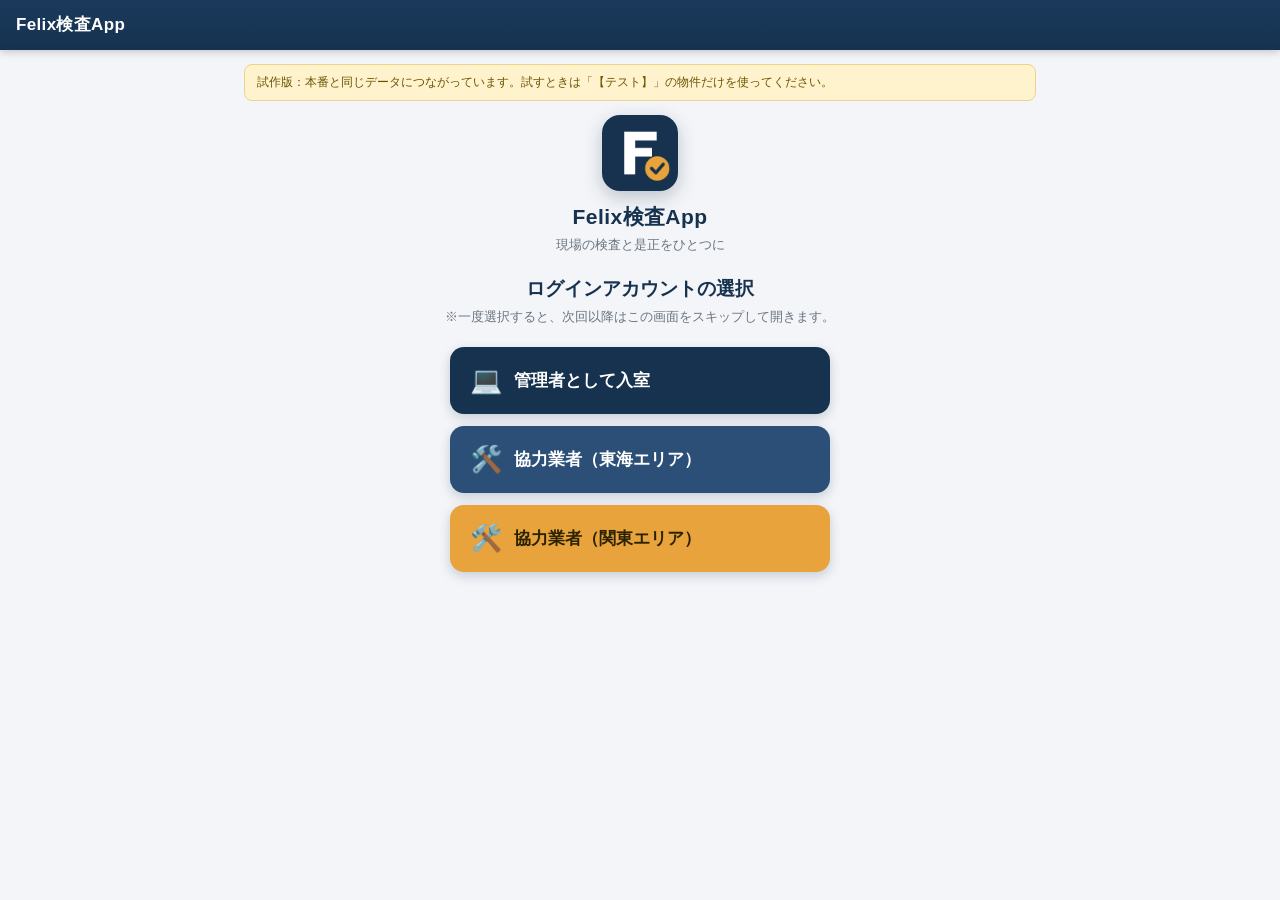
==== commit 53906723: "Add files via upload" ====
--- a/admin.html
+++ b/admin.html
@@ -3,15 +3,7 @@
 <head>
 <meta charset="UTF-8">
 <meta name="viewport" content="width=device-width, initial-scale=1, viewport-fit=cover">
-<title>是正ダッシュボード（管理者）</title>
-<link rel="icon" href="icon.svg" type="image/svg+xml">
-<link rel="apple-touch-icon" href="icon-180.png">
-<link rel="manifest" href="manifest.webmanifest">
-<meta name="theme-color" content="#16324F">
-<meta name="apple-mobile-web-app-capable" content="yes">
-<meta name="mobile-web-app-capable" content="yes">
-<meta name="apple-mobile-web-app-title" content="Felix検査">
-<meta name="apple-mobile-web-app-status-bar-style" content="black-translucent">
+<title>是正ダッシュボード（管理者）試作版</title>
 <style>
   :root{--navy:#16324F;--blue:#2C4F78;--amber:#E8A33D;--bg:#F3F5F8;--line:#D9DEE6;--red:#C0392B;--green:#2E9E64;--gray:#6B7482}
   *{box-sizing:border-box}
@@ -73,15 +65,17 @@
 <body>
 <header><h1 id="ttl">是正ダッシュボード（確認・実施）</h1></header>
 <style>#nav{display:flex;gap:6px;overflow-x:auto;background:#0E2338;padding:8px 10px;position:sticky;top:46px;z-index:9}#nav a{flex:none;color:#cfd8e3;text-decoration:none;font-size:13px;padding:7px 12px;border-radius:16px;white-space:nowrap}#nav a.on{background:#E8A33D;color:#2B2200;font-weight:700}</style>
-<nav id="nav"><a href="index.html?m=1"><i class="i i-home"></i><span class="lb" data-s="ホーム">ホーム</span></a><a href="properties.html"><i class="i i-building"></i><span class="lb" data-s="物件">物件登録</span></a><a href="inspect.html"><i class="i i-camera"></i><span class="lb" data-s="検査">検査実施</span></a><a href="verify.html"><i class="i i-check-square"></i><span class="lb" data-s="確認">検査内容確認</span></a><a href="admin.html" class="on"><i class="i i-wrench"></i><span class="lb" data-s="是正">是正ダッシュボード</span></a><a href="done.html"><i class="i i-file"></i><span class="lb" data-s="完了">完了分一覧</span></a><a href="safety.html"><i class="i i-shield"></i><span class="lb" data-s="安全">安全検証ツール</span></a></nav>
+<nav id="nav"><a href="home.html?m=1"><i class="i i-home"></i><span class="lb" data-s="ホーム">ホーム</span></a><a href="properties.html"><i class="i i-building"></i><span class="lb" data-s="物件">物件登録</span></a><a href="inspect.html"><i class="i i-camera"></i><span class="lb" data-s="検査">検査実施</span></a><a href="verify.html"><i class="i i-check-square"></i><span class="lb" data-s="確認">検査内容確認</span></a><a href="admin.html" class="on"><i class="i i-wrench"></i><span class="lb" data-s="是正">是正ダッシュボード</span></a><a href="done.html"><i class="i i-file"></i><span class="lb" data-s="完了">完了分一覧</span></a><a href="safety.html"><i class="i i-shield"></i><span class="lb" data-s="安全">安全検証ツール</span></a></nav>
 <main>
+  <div class="banner">試作版（管理者）：本番と同じデータにつながっています。試すときは「【テスト】」の物件だけを使ってください。</div>
   <div id="view"></div>
 </main>
 <div id="lb"><img alt=""></div>
 <div id="toast"></div>
 
+<script src="share.js"></script>
 <script>
-try{ const _r=JSON.parse(localStorage.getItem("felix_role")||"null"); if(!_r||_r.role!=="admin"||!_r.ts||Date.now()-_r.ts>12*3600*1000) location.replace("index.html"); }catch(e){ location.replace("index.html"); }
+try{ const _r=JSON.parse(localStorage.getItem("felix_role")||"null"); if(!_r||_r.role!=="admin"||!_r.ts||Date.now()-_r.ts>12*3600*1000){ try{ sessionStorage.setItem("felix_next","admin.html"+location.hash); }catch(e){} location.replace("home.html"); } }catch(e){ location.replace("home.html"); }
 const SB_URL = "https://vzuzeymvyftmfuaxrvtb.supabase.co";
 const SB_KEY = "sb_publishable_2y-rvfayu8BYs0oo-UOzGA_EQTBYLxm";
 const H = {apikey: SB_KEY, Authorization: "Bearer " + SB_KEY};
@@ -266,7 +260,7 @@
       const sorted=[...list].sort((a,b)=>((a.delay_reason||"").trim()?0:1)-((b.delay_reason||"").trim()?0:1) || String(a.inspection_id).localeCompare(String(b.inspection_id)));
       const cur=sorted[0]?.delay_reason||"";
       const idsAttr=list.map(i=>i.inspection_id).join(",");
-      html+=`<button class="type-btn" data-p="${esc(pn)}" data-t="${esc(tn)}">${esc(tn)}</button>
+      html+=`<div style="display:flex;gap:6px;align-items:stretch;margin-bottom:4px"><button class="type-btn" style="flex:1;min-width:0;margin:0" data-p="${esc(pn)}" data-t="${esc(tn)}">${esc(tn)}</button><button class="btn btn-sub" style="flex:none;width:52px;padding:0;display:flex;align-items:center;justify-content:center" data-shp="${esc(pn)}" data-sht="${esc(tn)}" aria-label="この検査を共有"><i class="i i-share"></i></button></div>
         <div class="badge">是正写真待ち：${c.wait_fix}件 ／ 管理者確認待ち：${c.wait_conf}件</div>
         <input type="text" class="delay" data-ids="${esc(idsAttr)}" value="${esc(cur)}" placeholder="遅延理由を入力して入力欄の外をタップ">`;
     });
@@ -279,6 +273,7 @@
   const onq=e=>{ if(e.isComposing) return; const old=e.target; q_search=old.value; renderList(true).then(()=>{ const nq=$("#q"); if(nq&&nq!==old){ nq.replaceWith(old); old.oninput=onq; old.oncompositionend=onq; } old.focus(); old.setSelectionRange(old.value.length,old.value.length); }); };
   $("#q").oninput=onq; $("#q").oncompositionend=onq;   // 日本語の変換中は再描画しない（変換が壊れるため）
   view.querySelectorAll(".type-btn").forEach(b=>b.onclick=()=>go(b.dataset.p,b.dataset.t));
+  view.querySelectorAll("[data-shp]").forEach(b=>b.onclick=()=>openShare(b.dataset.shp,b.dataset.sht));
   view.querySelectorAll(".delay").forEach(inp=>inp.onchange=async()=>{
     try{ for(const id of inp.dataset.ids.split(",").filter(Boolean)) await spatch("inspections","inspection_id",id,{delay_reason:inp.value}); toast("遅延理由を保存しました"); }
     catch(e){ toast("遅延理由の保存に失敗しました",false); }
--- a/theme.css
+++ b/theme.css
@@ -117,3 +117,20 @@
 .rec:has(.st.wait){border-left:5px solid #D64545}
 .rec:has(.st.conf){border-left:5px solid #2E5FA3}
 label.cam{min-height:52px;border-radius:12px}
+
+/* ---- PASS入力：目のボタンで表示／非表示 ---- */
+.i-eye{--ic:url("data:image/svg+xml,%3Csvg%20xmlns=%22http://www.w3.org/2000/svg%22%20viewBox=%220%200%2024%2024%22%20fill=%22none%22%20stroke=%22%23000%22%20stroke-width=%222%22%20stroke-linecap=%22round%22%20stroke-linejoin=%22round%22%3E%3Cpath%20d=%22M2%2012s3.6-7%2010-7%2010%207%2010%207-3.6%207-10%207S2%2012%202%2012z%22/%3E%3Ccircle%20cx=%2212%22%20cy=%2212%22%20r=%223%22/%3E%3C/svg%3E")}
+.i-eye-off{--ic:url("data:image/svg+xml,%3Csvg%20xmlns=%22http://www.w3.org/2000/svg%22%20viewBox=%220%200%2024%2024%22%20fill=%22none%22%20stroke=%22%23000%22%20stroke-width=%222%22%20stroke-linecap=%22round%22%20stroke-linejoin=%22round%22%3E%3Cpath%20d=%22M2%2012s3.6-7%2010-7c2%200%203.8.7%205.3%201.7M22%2012s-3.6%207-10%207c-2%200-3.8-.7-5.3-1.7%22/%3E%3Cpath%20d=%22M3%203l18%2018%22/%3E%3Cpath%20d=%22M9.9%209.9a3%203%200%200%200%204.2%204.2%22/%3E%3C/svg%3E")}
+.pwwrap{position:relative;display:block}
+.pwwrap input{padding-right:48px}
+.pweye{position:absolute;right:4px;top:4px;width:42px;height:42px;border:none;background:transparent;color:var(--gray);display:flex;align-items:center;justify-content:center;border-radius:10px;padding:0}
+.pweye .i{width:22px;height:22px}
+.pwmask.show{-webkit-text-security:none;text-security:none}
+
+/* ---- 検査の共有 ---- */
+.i-share{--ic:url("data:image/svg+xml,%3Csvg%20xmlns=%22http://www.w3.org/2000/svg%22%20viewBox=%220%200%2024%2024%22%20fill=%22none%22%20stroke=%22%23000%22%20stroke-width=%222%22%20stroke-linecap=%22round%22%20stroke-linejoin=%22round%22%3E%3Cpath%20d=%22M4%2012v7a2%202%200%200%200%202%202h12a2%202%200%200%200%202-2v-7%22/%3E%3Cpath%20d=%22M16%206l-4-4-4%204%22/%3E%3Cpath%20d=%22M12%202v13%22/%3E%3C/svg%3E")}
+.i-link{--ic:url("data:image/svg+xml,%3Csvg%20xmlns=%22http://www.w3.org/2000/svg%22%20viewBox=%220%200%2024%2024%22%20fill=%22none%22%20stroke=%22%23000%22%20stroke-width=%222%22%20stroke-linecap=%22round%22%20stroke-linejoin=%22round%22%3E%3Cpath%20d=%22M10%2013a5%205%200%200%200%207.5.5l3-3a5%205%200%200%200-7-7l-1.7%201.7%22/%3E%3Cpath%20d=%22M14%2011a5%205%200%200%200-7.5-.5l-3%203a5%205%200%200%200%207%207l1.7-1.7%22/%3E%3C/svg%3E")}
+.i-copy{--ic:url("data:image/svg+xml,%3Csvg%20xmlns=%22http://www.w3.org/2000/svg%22%20viewBox=%220%200%2024%2024%22%20fill=%22none%22%20stroke=%22%23000%22%20stroke-width=%222%22%20stroke-linecap=%22round%22%20stroke-linejoin=%22round%22%3E%3Crect%20x=%229%22%20y=%229%22%20width=%2213%22%20height=%2213%22%20rx=%222%22/%3E%3Cpath%20d=%22M5%2015H4a2%202%200%200%201-2-2V4a2%202%200%200%201%202-2h9a2%202%200%200%201%202%202v1%22/%3E%3C/svg%3E")}
+#shsheet{position:fixed;inset:0;background:#0009;z-index:150;display:flex;align-items:flex-end;justify-content:center}
+#shsheet .shbox{background:var(--surface);color:var(--text);width:100%;max-width:560px;border-radius:18px 18px 0 0;padding:16px 16px calc(16px + env(safe-area-inset-bottom));box-shadow:0 -8px 30px #0006}
+#shsheet .shtext{white-space:pre-wrap;word-break:break-all;background:var(--soft);border-radius:10px;padding:10px 12px;font-size:13px;line-height:1.6;margin:0 0 12px;font-family:inherit;max-height:32vh;overflow:auto}
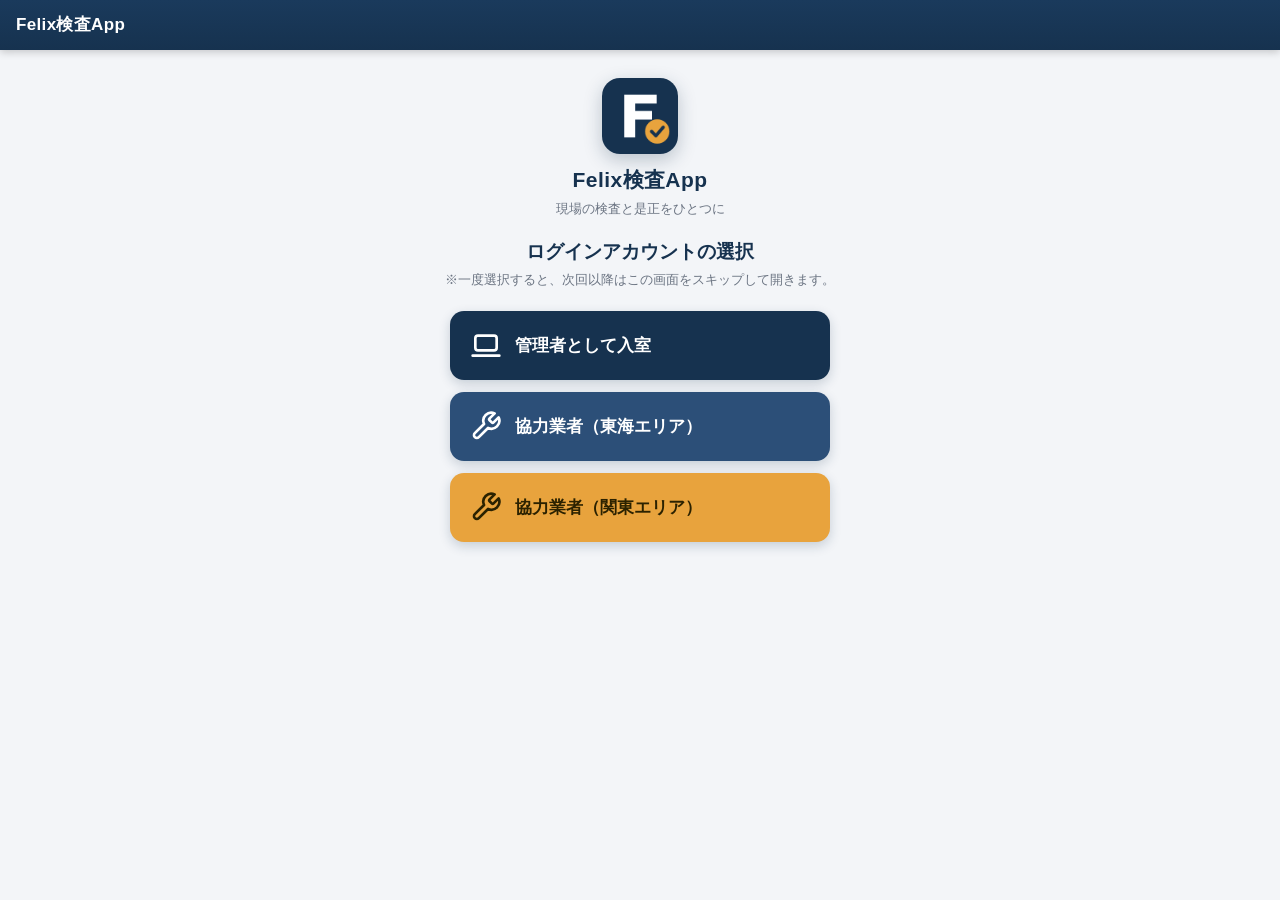
==== commit e923825a: "Add files via upload" ====
--- a/admin.html
+++ b/admin.html
@@ -3,7 +3,15 @@
 <head>
 <meta charset="UTF-8">
 <meta name="viewport" content="width=device-width, initial-scale=1, viewport-fit=cover">
-<title>是正ダッシュボード（管理者）試作版</title>
+<title>是正ダッシュボード（管理者）</title>
+<link rel="icon" href="icon.svg" type="image/svg+xml">
+<link rel="apple-touch-icon" href="icon-180.png">
+<link rel="manifest" href="manifest.webmanifest">
+<meta name="theme-color" content="#16324F">
+<meta name="apple-mobile-web-app-capable" content="yes">
+<meta name="mobile-web-app-capable" content="yes">
+<meta name="apple-mobile-web-app-title" content="Felix検査">
+<meta name="apple-mobile-web-app-status-bar-style" content="black-translucent">
 <style>
   :root{--navy:#16324F;--blue:#2C4F78;--amber:#E8A33D;--bg:#F3F5F8;--line:#D9DEE6;--red:#C0392B;--green:#2E9E64;--gray:#6B7482}
   *{box-sizing:border-box}
@@ -65,9 +73,8 @@
 <body>
 <header><h1 id="ttl">是正ダッシュボード（確認・実施）</h1></header>
 <style>#nav{display:flex;gap:6px;overflow-x:auto;background:#0E2338;padding:8px 10px;position:sticky;top:46px;z-index:9}#nav a{flex:none;color:#cfd8e3;text-decoration:none;font-size:13px;padding:7px 12px;border-radius:16px;white-space:nowrap}#nav a.on{background:#E8A33D;color:#2B2200;font-weight:700}</style>
-<nav id="nav"><a href="home.html?m=1"><i class="i i-home"></i><span class="lb" data-s="ホーム">ホーム</span></a><a href="properties.html"><i class="i i-building"></i><span class="lb" data-s="物件">物件登録</span></a><a href="inspect.html"><i class="i i-camera"></i><span class="lb" data-s="検査">検査実施</span></a><a href="verify.html"><i class="i i-check-square"></i><span class="lb" data-s="確認">検査内容確認</span></a><a href="admin.html" class="on"><i class="i i-wrench"></i><span class="lb" data-s="是正">是正ダッシュボード</span></a><a href="done.html"><i class="i i-file"></i><span class="lb" data-s="完了">完了分一覧</span></a><a href="safety.html"><i class="i i-shield"></i><span class="lb" data-s="安全">安全検証ツール</span></a></nav>
+<nav id="nav"><a href="index.html?m=1"><i class="i i-home"></i><span class="lb" data-s="ホーム">ホーム</span></a><a href="properties.html"><i class="i i-building"></i><span class="lb" data-s="物件">物件登録</span></a><a href="inspect.html"><i class="i i-camera"></i><span class="lb" data-s="検査">検査実施</span></a><a href="verify.html"><i class="i i-check-square"></i><span class="lb" data-s="確認">検査内容確認</span></a><a href="admin.html" class="on"><i class="i i-wrench"></i><span class="lb" data-s="是正">是正ダッシュボード</span></a><a href="done.html"><i class="i i-file"></i><span class="lb" data-s="完了">完了分一覧</span></a><a href="safety.html"><i class="i i-shield"></i><span class="lb" data-s="安全">安全検証ツール</span></a></nav>
 <main>
-  <div class="banner">試作版（管理者）：本番と同じデータにつながっています。試すときは「【テスト】」の物件だけを使ってください。</div>
   <div id="view"></div>
 </main>
 <div id="lb"><img alt=""></div>
@@ -75,7 +82,7 @@
 
 <script src="share.js"></script>
 <script>
-try{ const _r=JSON.parse(localStorage.getItem("felix_role")||"null"); if(!_r||_r.role!=="admin"||!_r.ts||Date.now()-_r.ts>12*3600*1000){ try{ sessionStorage.setItem("felix_next","admin.html"+location.hash); }catch(e){} location.replace("home.html"); } }catch(e){ location.replace("home.html"); }
+try{ const _r=JSON.parse(localStorage.getItem("felix_role")||"null"); if(!_r||_r.role!=="admin"||!_r.ts||Date.now()-_r.ts>12*3600*1000){ try{ sessionStorage.setItem("felix_next","admin.html"+location.hash); }catch(e){} location.replace("index.html"); } }catch(e){ location.replace("index.html"); }
 const SB_URL = "https://vzuzeymvyftmfuaxrvtb.supabase.co";
 const SB_KEY = "sb_publishable_2y-rvfayu8BYs0oo-UOzGA_EQTBYLxm";
 const H = {apikey: SB_KEY, Authorization: "Bearer " + SB_KEY};
@@ -100,6 +107,11 @@
 const $ = s => document.querySelector(s);
 const view = $("#view");
 const esc = s => String(s ?? "").replace(/[&<>"']/g, c => ({"&":"&amp;","<":"&lt;",">":"&gt;",'"':"&quot;","'":"&#39;"}[c]));
+// ---- FiX No（JACKとの連携番号）の表示・検索 ----
+const FXN = {};
+function fxReg(props){ (props||[]).forEach(x=>{ if(x && x.property_name && x.fix_no) FXN[x.property_name]=String(x.fix_no); }); }
+function fxTag(pn){ return FXN[pn] ? `<span class="fxn">No.${esc(FXN[pn])}</span>` : ""; }
+function fxHit(pn,q){ if(!q) return true; q=String(q).trim(); const n=q.replace(/^no\.?\s*/i,""); return String(pn).includes(q) || (n!=="" && String(FXN[pn]||"").includes(n)); }
 function lsGet(k){ try{ return localStorage.getItem(k); }catch(e){ return null; } }
 function lsSet(k,v){ try{ localStorage.setItem(k,v); }catch(e){} }
 function toast(m, ok=true){ const t=$("#toast"); t.textContent=""; t.insertAdjacentHTML("afterbegin",`<i class="i i-${ok?"check":"alert"}"></i> `); t.append(m); t.className=ok?"ok":"ng"; t.style.display="block"; clearTimeout(toast.h); toast.h=setTimeout(()=>t.style.display="none",ok?3000:5000); }
@@ -190,16 +202,31 @@
 let pending = {};      // record_id -> 撮影済み写真
 let areaSel = lsGet("felix_admin_area") || "すべて表示";
 let q_search = "";
+let FIXQ = new URLSearchParams(location.hash.replace(/^#/,"")).get("fix") || "", OPEN_ONE = "", FIXMSG = "";
+const AREAHINT = r => "";
 
 function showError(msg, retry){
   view.innerHTML=`<div class="err">${esc(msg)}</div><button class="btn btn-primary" id="retry">もう一度読み込む</button>`;
   $("#retry").onclick=retry;
 }
 async function render(){
+  if(FIXQ) await resolveFix();
   const {p,t}=route();
   view.innerHTML=`<div class="info">読み込み中…</div>`;
   try{ if(p&&t) await renderDetail(p,t); else await renderList(); }
   catch(e){ showError("通信に失敗しました。もう一度お試しください。（"+e.message+"）", render); }
+}
+
+
+// ---- JACKから来たとき（#fix=FiX No）：その物件を検索して、カードを開いた状態で一覧を出す ----
+async function resolveFix(){
+  const fx=FIXQ; FIXQ="";
+  try{
+    const r=await sget("properties",`select=property_name,area&fix_no=eq.${encodeURIComponent(fx)}&is_deleted=eq.false`);
+    if(r.length){ q_search=r[0].property_name; OPEN_ONE=r[0].property_name; areaSel="すべて表示"; lsSet("felix_admin_area",areaSel); FIXMSG=AREAHINT(r[0]); }
+    else FIXMSG=`FiX No.${fx} の物件は、検査Appに登録されていません。`;
+  }catch(e){ FIXMSG="物件の検索に失敗しました。もう一度開いてください。"; }
+  try{ history.replaceState(null,"",location.pathname+location.search); }catch(e){}   // 再読み込みで同じ検索を繰り返さない
 }
 
 async function loadAll(){
@@ -221,7 +248,7 @@
 async function renderList(fromCache){
   $("#ttl").textContent="是正ダッシュボード（確認・実施）";
   const data=(fromCache&&LC)?LC:await loadAll(); LC=data;
-  const {recs, ins, props}=data;
+  const {recs, ins, props}=data; fxReg(props);
   const areaOf={},hdate={}; props.forEach(x=>{areaOf[x.property_id]=x.area;hdate[x.property_id]=x.handover_date;});
   const insMap={}; ins.forEach(i=>insMap[i.inspection_id]=i);
   const tree={};
@@ -238,10 +265,10 @@
   Object.keys(tree).forEach(n=>{ if(!order.includes(n)) order.push(n); });
 
   let html=`<div class="seg">${["すべて表示","東海エリア","関東エリア"].map(a=>`<button data-area="${a}" class="${a===areaSel?"on":""}">${a}</button>`).join("")}</div>
-    <input type="text" id="q" name="felix-search" autocomplete="off" data-lpignore="true" data-1p-ignore placeholder="物件名で検索（一部入力でも可）" value="${esc(q_search)}">`;
+    <input type="text" id="q" name="felix-search" autocomplete="off" data-lpignore="true" data-1p-ignore placeholder="物件名またはFiX Noで検索" value="${esc(q_search)}">${FIXMSG?`<div class="info warn">${esc(FIXMSG)}</div>`:""}`;
   let any=false;
   order.forEach(pn=>{
-    if(q_search && !pn.includes(q_search)) return;
+    if(!fxHit(pn,q_search)) return;
     const node=tree[pn]; any=true;
     let hd=" (引渡し未設定)", over=false;
     const h=hdate[node.prop_id];
@@ -252,7 +279,7 @@
       else if(diff===0) hd=` (引渡し: ${esc(h)} <i class="i i-alert"></i>本日引渡し！)`;
       else { hd=` <i class="i i-alert-circle"></i>超過${-diff}日<i class="i i-alert-circle"></i>`; over=true; }
     }
-    html+=`<details class="card"><summary><span class="nm">${esc(pn)}${hd}</span><button class="copy" data-copy="${esc(pn)}"><i class="i i-mail"></i></button></summary><div class="inner">`;
+    html+=`<details class="card"${pn===OPEN_ONE?" open":""}><summary><span class="nm">${fxTag(pn)}${esc(pn)}${hd}</span><button class="copy" data-copy="${esc(pn)}"><i class="i i-mail"></i></button></summary><div class="inner">`;
     if(over) html+=`<div class="over" style="margin-bottom:12px"><i class="i i-alert-circle"></i> 引渡し日（${esc(h)}）を超過しています！至急対応してください。</div>`;
     Object.keys(node.types).sort().forEach(tn=>{
       const c=node.types[tn];
@@ -260,7 +287,7 @@
       const sorted=[...list].sort((a,b)=>((a.delay_reason||"").trim()?0:1)-((b.delay_reason||"").trim()?0:1) || String(a.inspection_id).localeCompare(String(b.inspection_id)));
       const cur=sorted[0]?.delay_reason||"";
       const idsAttr=list.map(i=>i.inspection_id).join(",");
-      html+=`<div style="display:flex;gap:6px;align-items:stretch;margin-bottom:4px"><button class="type-btn" style="flex:1;min-width:0;margin:0" data-p="${esc(pn)}" data-t="${esc(tn)}">${esc(tn)}</button><button class="btn btn-sub" style="flex:none;width:52px;padding:0;display:flex;align-items:center;justify-content:center" data-shp="${esc(pn)}" data-sht="${esc(tn)}" aria-label="この検査を共有"><i class="i i-share"></i></button></div>
+      html+=`<div style="display:flex;gap:6px;align-items:stretch;margin-bottom:4px"><button class="type-btn" style="flex:1;margin:0" data-p="${esc(pn)}" data-t="${esc(tn)}">${esc(tn)}</button><button class="btn btn-sub btn-s" data-shp="${esc(pn)}" data-sht="${esc(tn)}" aria-label="この検査を共有"><i class="i i-share"></i></button></div>
         <div class="badge">是正写真待ち：${c.wait_fix}件 ／ 管理者確認待ち：${c.wait_conf}件</div>
         <input type="text" class="delay" data-ids="${esc(idsAttr)}" value="${esc(cur)}" placeholder="遅延理由を入力して入力欄の外をタップ">`;
     });
--- a/theme.css
+++ b/theme.css
@@ -131,6 +131,12 @@
 .i-share{--ic:url("data:image/svg+xml,%3Csvg%20xmlns=%22http://www.w3.org/2000/svg%22%20viewBox=%220%200%2024%2024%22%20fill=%22none%22%20stroke=%22%23000%22%20stroke-width=%222%22%20stroke-linecap=%22round%22%20stroke-linejoin=%22round%22%3E%3Cpath%20d=%22M4%2012v7a2%202%200%200%200%202%202h12a2%202%200%200%200%202-2v-7%22/%3E%3Cpath%20d=%22M16%206l-4-4-4%204%22/%3E%3Cpath%20d=%22M12%202v13%22/%3E%3C/svg%3E")}
 .i-link{--ic:url("data:image/svg+xml,%3Csvg%20xmlns=%22http://www.w3.org/2000/svg%22%20viewBox=%220%200%2024%2024%22%20fill=%22none%22%20stroke=%22%23000%22%20stroke-width=%222%22%20stroke-linecap=%22round%22%20stroke-linejoin=%22round%22%3E%3Cpath%20d=%22M10%2013a5%205%200%200%200%207.5.5l3-3a5%205%200%200%200-7-7l-1.7%201.7%22/%3E%3Cpath%20d=%22M14%2011a5%205%200%200%200-7.5-.5l-3%203a5%205%200%200%200%207%207l1.7-1.7%22/%3E%3C/svg%3E")}
 .i-copy{--ic:url("data:image/svg+xml,%3Csvg%20xmlns=%22http://www.w3.org/2000/svg%22%20viewBox=%220%200%2024%2024%22%20fill=%22none%22%20stroke=%22%23000%22%20stroke-width=%222%22%20stroke-linecap=%22round%22%20stroke-linejoin=%22round%22%3E%3Crect%20x=%229%22%20y=%229%22%20width=%2213%22%20height=%2213%22%20rx=%222%22/%3E%3Cpath%20d=%22M5%2015H4a2%202%200%200%201-2-2V4a2%202%200%200%201%202-2h9a2%202%200%200%201%202%202v1%22/%3E%3C/svg%3E")}
+.i-external{--ic:url("data:image/svg+xml,%3Csvg%20xmlns=%22http://www.w3.org/2000/svg%22%20viewBox=%220%200%2024%2024%22%20fill=%22none%22%20stroke=%22%23000%22%20stroke-width=%222%22%20stroke-linecap=%22round%22%20stroke-linejoin=%22round%22%3E%3Cpath%20d=%22M14%203h7v7%22/%3E%3Cpath%20d=%22M21%203l-9%209%22/%3E%3Cpath%20d=%22M19%2014v5a2%202%200%200%201-2%202H5a2%202%200%200%201-2-2V7a2%202%200%200%201%202-2h5%22/%3E%3C/svg%3E")}
 #shsheet{position:fixed;inset:0;background:#0009;z-index:150;display:flex;align-items:flex-end;justify-content:center}
 #shsheet .shbox{background:var(--surface);color:var(--text);width:100%;max-width:560px;border-radius:18px 18px 0 0;padding:16px 16px calc(16px + env(safe-area-inset-bottom));box-shadow:0 -8px 30px #0006}
 #shsheet .shtext{white-space:pre-wrap;word-break:break-all;background:var(--soft);border-radius:10px;padding:10px 12px;font-size:13px;line-height:1.6;margin:0 0 12px;font-family:inherit;max-height:32vh;overflow:auto}
+
+/* FiX No タグ（JACK連携番号） */
+.fxn{display:inline-block;font-size:.72em;font-weight:800;line-height:1;padding:3px 6px;margin-right:6px;border-radius:6px;background:#16324F;color:#fff;letter-spacing:.02em;vertical-align:.08em;white-space:nowrap}
+@media (prefers-color-scheme:dark){.fxn{background:#E8A33D;color:#16324F}}
+@media print{.fxn{background:#fff;color:#000;border:1px solid #000}}
